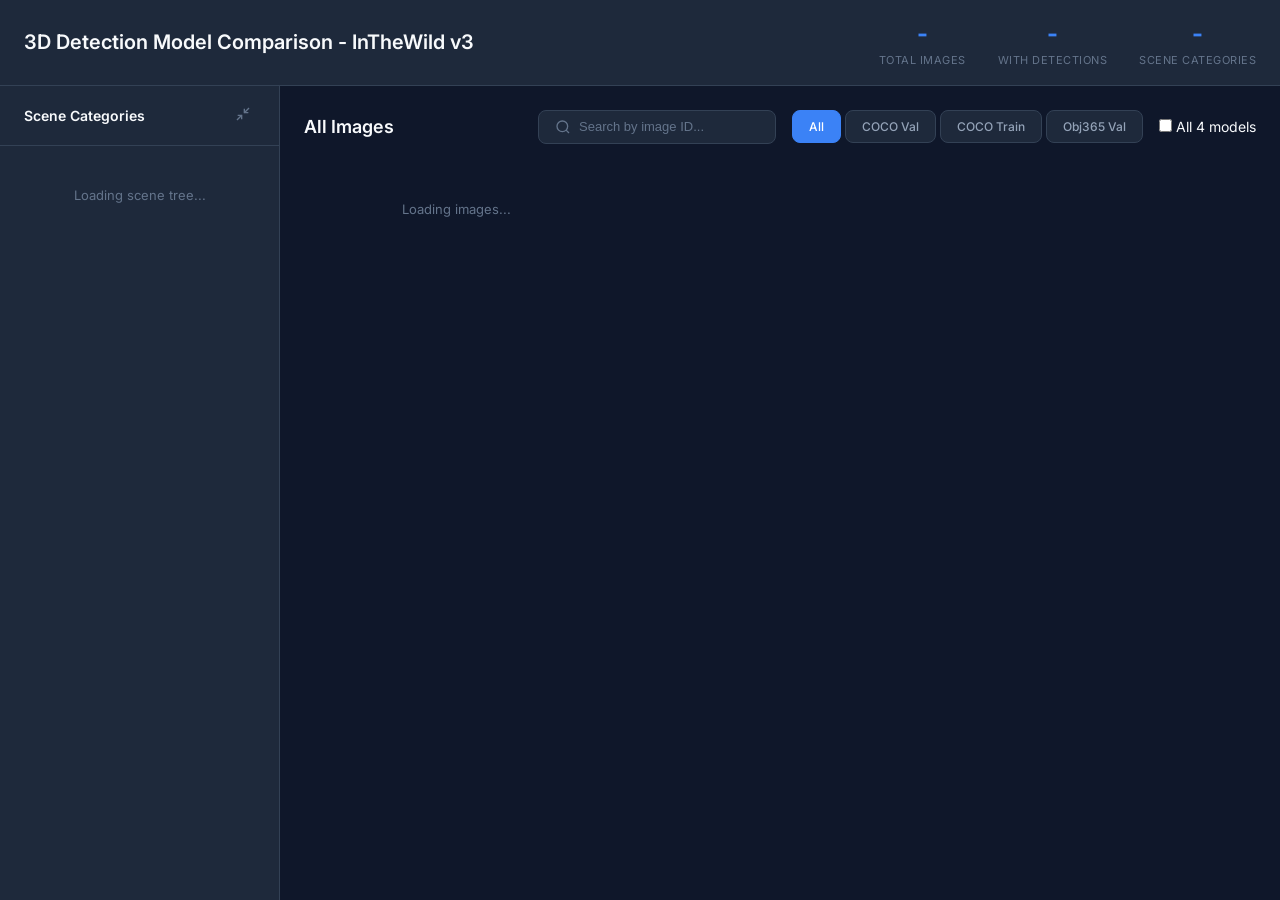
==== index.html @ 99732512 "Initial commit: static 3D detection model comparison viewer Code-only repo. Data (JSON) and images h" ====
<!DOCTYPE html>
<html lang="en">
<head>
    <meta charset="UTF-8">
    <meta name="viewport" content="width=device-width, initial-scale=1.0">
    <title>3D Detection Model Comparison - InTheWild v3</title>
    <link rel="preconnect" href="https://fonts.googleapis.com">
    <link rel="preconnect" href="https://fonts.gstatic.com" crossorigin>
    <link href="https://fonts.googleapis.com/css2?family=Inter:wght@300;400;500;600;700&display=swap" rel="stylesheet">
    <link rel="stylesheet" href="css/styles.css">
</head>
<body>
    <div class="app-container">
        <!-- Header -->
        <header class="header">
            <div class="header-content">
                <h1 class="header-title">3D Detection Model Comparison - InTheWild v3</h1>
                <div class="header-stats" id="header-stats">
                    <div class="stat-item">
                        <span class="stat-value" id="stat-total">-</span>
                        <span class="stat-label">Total Images</span>
                    </div>
                    <div class="stat-item">
                        <span class="stat-value" id="stat-with-dets">-</span>
                        <span class="stat-label">With Detections</span>
                    </div>
                    <div class="stat-item">
                        <span class="stat-value" id="stat-categories">-</span>
                        <span class="stat-label">Scene Categories</span>
                    </div>
                </div>
            </div>
        </header>

        <!-- Main Content -->
        <div class="main-layout">
            <!-- Sidebar: Scene Tree -->
            <aside class="sidebar">
                <div class="sidebar-header">
                    <h2 class="sidebar-title">Scene Categories</h2>
                    <button class="btn-collapse-all" id="btn-collapse-all" title="Collapse All">
                        <svg width="16" height="16" viewBox="0 0 24 24" fill="none" stroke="currentColor" stroke-width="2">
                            <polyline points="4 14 10 14 10 20"></polyline>
                            <polyline points="20 10 14 10 14 4"></polyline>
                            <line x1="14" y1="10" x2="21" y2="3"></line>
                            <line x1="3" y1="21" x2="10" y2="14"></line>
                        </svg>
                    </button>
                </div>
                <div class="tree-container" id="tree-container">
                    <div class="loading">Loading scene tree...</div>
                </div>
            </aside>

            <!-- Content: Image Grid -->
            <main class="content">
                <div class="content-header">
                    <h2 class="content-title" id="content-title">All Images</h2>
                    <div class="content-controls">
                        <div class="search-box">
                            <svg width="16" height="16" viewBox="0 0 24 24" fill="none" stroke="currentColor" stroke-width="2">
                                <circle cx="11" cy="11" r="8"></circle>
                                <line x1="21" y1="21" x2="16.65" y2="16.65"></line>
                            </svg>
                            <input type="text" id="search-input" placeholder="Search by image ID...">
                        </div>
                        <div class="filter-buttons">
                            <button class="filter-btn active" data-filter="all">All</button>
                            <button class="filter-btn" data-filter="coco_val">COCO Val</button>
                            <button class="filter-btn" data-filter="coco_train">COCO Train</button>
                            <button class="filter-btn" data-filter="obj365_val">Obj365 Val</button>
                        </div>
                        <label class="control-checkbox" id="all-models-filter">
                            <input type="checkbox" id="require-all-models">
                            <span>All 4 models</span>
                        </label>
                    </div>
                </div>

                <div class="image-grid" id="image-grid">
                    <div class="loading">Loading images...</div>
                </div>

                <div class="pagination" id="pagination">
                    <!-- Pagination rendered by JS -->
                </div>
            </main>
        </div>
    </div>

    <script src="js/scene-tree.js"></script>
    <script src="js/app.js"></script>
    <script src="js/gallery.js"></script>
</body>
</html>
---- css/styles.css ----
/* ============================================================================
   3D Detection Comparison - Professional Dark Theme
   ============================================================================ */

:root {
    /* Background Colors */
    --bg-primary: #0f172a;
    --bg-secondary: #1e293b;
    --bg-tertiary: #334155;
    --bg-hover: #475569;

    /* Text Colors */
    --text-primary: #f8fafc;
    --text-secondary: #e2e8f0;
    --text-muted: #94a3b8;
    --text-dim: #64748b;

    /* Accent */
    --accent-primary: #3b82f6;
    --accent-hover: #2563eb;

    /* Model Colors */
    --color-sam3-3d: #e74c3c;
    --color-gdino3d: #3b82f6;
    --color-detany3d: #22c55e;
    --color-ovmono3d: #f97316;
    --color-gt: #a855f7;

    /* Dataset Badge Colors */
    --badge-coco-val: #3b82f6;
    --badge-coco-train: #8b5cf6;
    --badge-obj365-val: #f97316;

    /* Spacing */
    --spacing-xs: 4px;
    --spacing-sm: 8px;
    --spacing-md: 16px;
    --spacing-lg: 24px;
    --spacing-xl: 32px;

    /* Border Radius */
    --radius-sm: 4px;
    --radius-md: 8px;
    --radius-lg: 12px;

    /* Transitions */
    --transition-fast: 150ms ease;
    --transition-normal: 250ms ease;

    /* Shadows */
    --shadow-sm: 0 1px 2px rgba(0, 0, 0, 0.3);
    --shadow-md: 0 4px 6px rgba(0, 0, 0, 0.3);
    --shadow-lg: 0 10px 15px rgba(0, 0, 0, 0.4);
}

/* ============================================================================
   Reset & Base
   ============================================================================ */

*, *::before, *::after {
    box-sizing: border-box;
    margin: 0;
    padding: 0;
}

html, body {
    height: 100%;
}

body {
    font-family: 'Inter', -apple-system, BlinkMacSystemFont, 'Segoe UI', Roboto, sans-serif;
    font-size: 14px;
    line-height: 1.5;
    color: var(--text-primary);
    background: var(--bg-primary);
    -webkit-font-smoothing: antialiased;
    -moz-osx-font-smoothing: grayscale;
}

a {
    color: var(--accent-primary);
    text-decoration: none;
    transition: color var(--transition-fast);
}

a:hover {
    color: var(--accent-hover);
}

button {
    font-family: inherit;
    cursor: pointer;
    border: none;
    background: none;
}

/* ============================================================================
   App Container
   ============================================================================ */

.app-container {
    display: flex;
    flex-direction: column;
    min-height: 100vh;
}

/* ============================================================================
   Header
   ============================================================================ */

.header {
    background: var(--bg-secondary);
    border-bottom: 1px solid var(--bg-tertiary);
    padding: var(--spacing-md) var(--spacing-lg);
    position: sticky;
    top: 0;
    z-index: 100;
}

.header-content {
    display: flex;
    align-items: center;
    justify-content: space-between;
    max-width: 1800px;
    margin: 0 auto;
}

.header-title {
    font-size: 20px;
    font-weight: 600;
    color: var(--text-primary);
}

.header-stats {
    display: flex;
    gap: var(--spacing-xl);
}

.stat-item {
    display: flex;
    flex-direction: column;
    align-items: center;
}

.stat-value {
    font-size: 24px;
    font-weight: 700;
    color: var(--accent-primary);
}

.stat-label {
    font-size: 11px;
    color: var(--text-dim);
    text-transform: uppercase;
    letter-spacing: 0.5px;
}

/* ============================================================================
   Main Layout
   ============================================================================ */

.main-layout {
    display: flex;
    flex: 1;
    overflow: hidden;
}

/* ============================================================================
   Sidebar
   ============================================================================ */

.sidebar {
    width: 280px;
    min-width: 280px;
    background: var(--bg-secondary);
    border-right: 1px solid var(--bg-tertiary);
    display: flex;
    flex-direction: column;
    overflow: hidden;
}

.sidebar-header {
    display: flex;
    align-items: center;
    justify-content: space-between;
    padding: var(--spacing-md) var(--spacing-lg);
    border-bottom: 1px solid var(--bg-tertiary);
}

.sidebar-title {
    font-size: 14px;
    font-weight: 600;
    color: var(--text-primary);
}

.btn-collapse-all {
    padding: var(--spacing-xs);
    color: var(--text-dim);
    border-radius: var(--radius-sm);
    transition: all var(--transition-fast);
}

.btn-collapse-all:hover {
    color: var(--text-primary);
    background: var(--bg-tertiary);
}

.tree-container {
    flex: 1;
    overflow-y: auto;
    padding: var(--spacing-sm);
}

/* ============================================================================
   Scene Tree
   ============================================================================ */

.tree-node {
    user-select: none;
}

.tree-node-header {
    display: flex;
    align-items: center;
    padding: var(--spacing-sm) var(--spacing-md);
    border-radius: var(--radius-md);
    cursor: pointer;
    transition: background var(--transition-fast);
}

.tree-node-header:hover {
    background: var(--bg-tertiary);
}

.tree-node-header.selected {
    background: var(--accent-primary);
}

.tree-node-header.selected .tree-node-name,
.tree-node-header.selected .tree-node-count {
    color: white;
}

.tree-toggle {
    width: 20px;
    height: 20px;
    display: flex;
    align-items: center;
    justify-content: center;
    color: var(--text-dim);
    transition: transform var(--transition-fast);
}

.tree-toggle.expanded {
    transform: rotate(90deg);
}

.tree-toggle.empty {
    visibility: hidden;
}

.tree-node-name {
    flex: 1;
    font-size: 13px;
    color: var(--text-primary);
    margin-left: var(--spacing-xs);
}

.tree-node-count {
    font-size: 11px;
    color: var(--text-dim);
    background: var(--bg-tertiary);
    padding: 2px 8px;
    border-radius: 10px;
}

.tree-children {
    margin-left: var(--spacing-lg);
    display: none;
}

.tree-children.expanded {
    display: block;
}

/* ============================================================================
   Content Area
   ============================================================================ */

.content {
    flex: 1;
    display: flex;
    flex-direction: column;
    overflow: hidden;
    padding: var(--spacing-lg);
}

.content-header {
    display: flex;
    align-items: center;
    justify-content: space-between;
    margin-bottom: var(--spacing-lg);
    flex-wrap: wrap;
    gap: var(--spacing-md);
}

.content-title {
    font-size: 18px;
    font-weight: 600;
    color: var(--text-primary);
}

.content-controls {
    display: flex;
    align-items: center;
    gap: var(--spacing-md);
}

/* Search Box */
.search-box {
    display: flex;
    align-items: center;
    gap: var(--spacing-sm);
    background: var(--bg-secondary);
    border: 1px solid var(--bg-tertiary);
    border-radius: var(--radius-md);
    padding: var(--spacing-sm) var(--spacing-md);
}

.search-box svg {
    color: var(--text-dim);
    flex-shrink: 0;
}

.search-box input {
    background: none;
    border: none;
    color: var(--text-primary);
    font-size: 13px;
    width: 180px;
    outline: none;
}

.search-box input::placeholder {
    color: var(--text-dim);
}

/* Filter Buttons */
.filter-buttons {
    display: flex;
    gap: var(--spacing-xs);
}

.filter-btn {
    padding: var(--spacing-sm) var(--spacing-md);
    font-size: 12px;
    font-weight: 500;
    color: var(--text-muted);
    background: var(--bg-secondary);
    border: 1px solid var(--bg-tertiary);
    border-radius: var(--radius-md);
    transition: all var(--transition-fast);
}

.filter-btn:hover {
    color: var(--text-primary);
    background: var(--bg-tertiary);
}

.filter-btn.active {
    color: white;
    background: var(--accent-primary);
    border-color: var(--accent-primary);
}

/* ============================================================================
   Image Grid
   ============================================================================ */

.image-grid {
    flex: 1;
    display: grid;
    grid-template-columns: repeat(4, 1fr);
    gap: var(--spacing-md);
    overflow-y: auto;
    padding-right: var(--spacing-sm);
    align-content: start;
}

.image-card {
    background: var(--bg-secondary);
    border-radius: var(--radius-lg);
    overflow: hidden;
    cursor: pointer;
    transition: all var(--transition-normal);
    border: 1px solid transparent;
}

.image-card:hover {
    transform: translateY(-4px);
    box-shadow: var(--shadow-lg);
    border-color: var(--accent-primary);
}

.card-thumb {
    aspect-ratio: 4 / 3;
    overflow: hidden;
    background: var(--bg-primary);
    display: flex;
    align-items: center;
    justify-content: center;
}

.card-thumb img,
.card-thumb canvas {
    max-width: 100%;
    max-height: 100%;
    object-fit: contain;
    display: block;
}

.card-info {
    display: flex;
    align-items: center;
    gap: var(--spacing-sm);
    padding: var(--spacing-sm) var(--spacing-md);
}

.card-id {
    font-size: 13px;
    font-weight: 600;
    color: var(--text-primary);
    white-space: nowrap;
    overflow: hidden;
    text-overflow: ellipsis;
}

.card-models {
    display: flex;
    align-items: center;
    gap: var(--spacing-xs);
    padding: 0 var(--spacing-md) var(--spacing-sm);
    flex-wrap: wrap;
}

/* Badges */
.badge {
    display: inline-block;
    padding: 2px 8px;
    font-size: 10px;
    font-weight: 600;
    text-transform: uppercase;
    border-radius: var(--radius-sm);
    color: white;
}

.badge-coco-val { background: var(--badge-coco-val); }
.badge-coco-train { background: var(--badge-coco-train); }
.badge-obj365-val { background: var(--badge-obj365-val); }

/* Model Count Pills */
.model-pill {
    display: inline-flex;
    align-items: center;
    gap: 3px;
    padding: 2px 6px;
    font-size: 10px;
    font-weight: 600;
    color: white;
    border-radius: var(--radius-sm);
    opacity: 0.9;
}

.model-pill-sam3-3d { background: var(--color-sam3-3d); }
.model-pill-gdino3d { background: var(--color-gdino3d); }
.model-pill-detany3d { background: var(--color-detany3d); }
.model-pill-ovmono3d { background: var(--color-ovmono3d); }
.model-pill-gt { background: var(--color-gt); }

/* ============================================================================
   Pagination
   ============================================================================ */

.pagination {
    display: flex;
    justify-content: center;
    align-items: center;
    gap: var(--spacing-sm);
    padding: var(--spacing-lg) 0;
    flex-shrink: 0;
}

.pagination-btn {
    min-width: 36px;
    height: 36px;
    padding: 0 var(--spacing-md);
    font-size: 13px;
    font-weight: 500;
    color: var(--text-muted);
    background: var(--bg-secondary);
    border: 1px solid var(--bg-tertiary);
    border-radius: var(--radius-md);
    transition: all var(--transition-fast);
}

.pagination-btn:hover:not(:disabled) {
    color: var(--text-primary);
    background: var(--bg-tertiary);
}

.pagination-btn.active {
    color: white;
    background: var(--accent-primary);
    border-color: var(--accent-primary);
}

.pagination-btn:disabled {
    opacity: 0.5;
    cursor: not-allowed;
}

.pagination-info {
    font-size: 13px;
    color: var(--text-dim);
    margin: 0 var(--spacing-sm);
}

/* ============================================================================
   Detail Page
   ============================================================================ */

.detail-page {
    display: flex;
    flex-direction: column;
    min-height: 100vh;
}

.detail-page .header-content {
    justify-content: flex-start;
}

.detail-header {
    display: flex;
    align-items: center;
    gap: var(--spacing-md);
    width: 100%;
}

/* Back Link */
.back-link {
    display: flex;
    align-items: center;
    gap: var(--spacing-sm);
    color: var(--text-muted);
    font-weight: 500;
    padding: var(--spacing-sm) var(--spacing-md);
    border-radius: var(--radius-md);
    transition: all var(--transition-fast);
    flex-shrink: 0;
}

.back-link:hover {
    color: var(--text-primary);
    background: var(--bg-tertiary);
}

.image-info {
    flex: 1;
    margin-left: var(--spacing-md);
    min-width: 0;
}

.image-info h2 {
    font-size: 16px;
    font-weight: 600;
    color: var(--text-primary);
    white-space: nowrap;
    overflow: hidden;
    text-overflow: ellipsis;
}

.image-meta {
    display: flex;
    align-items: center;
    gap: var(--spacing-md);
    margin-top: var(--spacing-xs);
}

.meta-item {
    color: var(--text-muted);
    font-size: 13px;
}

/* Nav Buttons */
.nav-buttons {
    display: flex;
    gap: var(--spacing-sm);
    flex-shrink: 0;
}

.nav-btn {
    display: inline-flex;
    align-items: center;
    gap: 6px;
    padding: 8px 16px;
    font-size: 13px;
    font-weight: 500;
    color: var(--text-secondary);
    background: var(--bg-tertiary);
    border: 1px solid rgba(255, 255, 255, 0.08);
    border-radius: var(--radius-md);
    transition: all var(--transition-fast);
}

.nav-btn svg {
    flex-shrink: 0;
    opacity: 0.7;
    transition: opacity var(--transition-fast);
}

.nav-btn:hover:not(:disabled) {
    color: var(--text-primary);
    background: var(--bg-hover);
    border-color: rgba(255, 255, 255, 0.15);
}

.nav-btn:hover:not(:disabled) svg {
    opacity: 1;
}

.nav-btn:active:not(:disabled) {
    transform: scale(0.97);
}

.nav-btn:disabled {
    opacity: 0.3;
    cursor: not-allowed;
}

/* ============================================================================
   Controls Bar
   ============================================================================ */

.controls-bar {
    display: flex;
    align-items: center;
    gap: var(--spacing-lg);
    padding: var(--spacing-md) var(--spacing-lg);
    background: var(--bg-secondary);
    border-bottom: 1px solid var(--bg-tertiary);
    flex-wrap: wrap;
}

/* BEV Elevation Slider */
.bev-elev-group {
    display: flex;
    align-items: center;
    gap: var(--spacing-sm);
}

.bev-elev-group .control-label {
    font-size: 12px;
    font-weight: 500;
    color: var(--text-muted);
    white-space: nowrap;
}

.bev-elev-group input[type="range"] {
    width: 100px;
    height: 6px;
    appearance: none;
    -webkit-appearance: none;
    background: var(--bg-primary);
    border-radius: 3px;
    outline: none;
}

.bev-elev-group input[type="range"]::-webkit-slider-thumb {
    appearance: none;
    -webkit-appearance: none;
    width: 16px;
    height: 16px;
    background: var(--accent-primary);
    border-radius: 50%;
    cursor: pointer;
}

.bev-elev-group input[type="range"]::-moz-range-thumb {
    width: 16px;
    height: 16px;
    background: var(--accent-primary);
    border: none;
    border-radius: 50%;
    cursor: pointer;
}

.elev-display {
    font-size: 13px;
    font-weight: 600;
    color: var(--accent-primary);
    min-width: 24px;
}

.elev-display::after {
    content: '\00b0';
}

/* Score Slider */
.score-slider {
    display: flex;
    align-items: center;
    gap: var(--spacing-md);
}

.score-slider label {
    font-size: 13px;
    font-weight: 500;
    color: var(--text-muted);
    white-space: nowrap;
}

.score-slider input[type="range"] {
    width: 160px;
    height: 6px;
    appearance: none;
    -webkit-appearance: none;
    background: var(--bg-primary);
    border-radius: 3px;
    outline: none;
}

.score-slider input[type="range"]::-webkit-slider-thumb {
    appearance: none;
    -webkit-appearance: none;
    width: 18px;
    height: 18px;
    background: var(--accent-primary);
    border-radius: 50%;
    cursor: pointer;
    transition: transform var(--transition-fast);
}

.score-slider input[type="range"]::-webkit-slider-thumb:hover {
    transform: scale(1.15);
}

.score-slider input[type="range"]::-moz-range-thumb {
    width: 18px;
    height: 18px;
    background: var(--accent-primary);
    border: none;
    border-radius: 50%;
    cursor: pointer;
}

.score-value {
    font-size: 18px;
    font-weight: 700;
    color: var(--accent-primary);
    min-width: 40px;
    text-align: center;
}

/* Toggle Checkboxes */
.toggle-group {
    display: flex;
    align-items: center;
    gap: var(--spacing-sm);
}

.toggle-checkbox {
    display: flex;
    align-items: center;
    gap: var(--spacing-xs);
    padding: var(--spacing-xs) var(--spacing-sm);
    font-size: 12px;
    font-weight: 500;
    color: var(--text-muted);
    cursor: pointer;
    border-radius: var(--radius-sm);
    transition: all var(--transition-fast);
}

.toggle-checkbox:hover {
    color: var(--text-primary);
    background: var(--bg-tertiary);
}

.toggle-checkbox input[type="checkbox"] {
    accent-color: var(--accent-primary);
    cursor: pointer;
}

/* Model Toggles */
.model-toggles {
    display: flex;
    gap: var(--spacing-sm);
    margin-left: auto;
}

.model-toggle {
    display: flex;
    align-items: center;
    gap: var(--spacing-sm);
    padding: var(--spacing-sm) var(--spacing-md);
    font-size: 12px;
    font-weight: 500;
    color: var(--text-muted);
    background: var(--bg-tertiary);
    border: 2px solid transparent;
    border-radius: var(--radius-md);
    transition: all var(--transition-fast);
}

.model-toggle:hover {
    background: var(--bg-hover);
}

.toggle-indicator {
    width: 10px;
    height: 10px;
    border-radius: 2px;
    background: var(--bg-hover);
    transition: background var(--transition-fast);
}

.model-toggle.active .toggle-indicator {
    background: currentColor;
}

.model-toggle.active {
    border-color: currentColor;
}

.model-toggle[data-model="sam3_3d"] { color: var(--color-sam3-3d); }
.model-toggle[data-model="gdino3d"] { color: var(--color-gdino3d); }
.model-toggle[data-model="detany3d"] { color: var(--color-detany3d); }
.model-toggle[data-model="ovmono3d"] { color: var(--color-ovmono3d); }
.model-toggle[data-model="gt"] { color: var(--color-gt); }

/* ============================================================================
   Comparison Grid (Detail Page)
   ============================================================================ */

.detail-content {
    flex: 1;
    overflow-y: auto;
    padding: var(--spacing-lg);
}

/* Layout: GT full-width row, then 2x2 model grid */
.comparison-layout {
    display: flex;
    flex-direction: column;
    gap: var(--spacing-md);
    padding: var(--spacing-lg);
    flex: 1;
    overflow-y: auto;
}

/* GT card spans full width */
.gt-card {
    display: flex;
    flex-direction: column;
}

/* 2x2 grid for the 4 model cards */
.models-grid {
    display: grid;
    grid-template-columns: 1fr 1fr;
    gap: var(--spacing-md);
}

/* Featured card (Molmo3Det) */
.model-card.featured {
    border: 2px solid #e74c3c;
    box-shadow: 0 0 16px rgba(231, 76, 60, 0.25),
                inset 0 0 0 1px rgba(231, 76, 60, 0.1);
}

.model-card.featured .model-card-header {
    background: linear-gradient(135deg, rgba(231, 76, 60, 0.15), var(--bg-tertiary));
}

/* Model Card (used by GT, model panels, and BEV) */
.model-card {
    background: var(--bg-secondary);
    border-radius: var(--radius-lg);
    overflow: hidden;
    border: 1px solid var(--bg-tertiary);
}

.model-card-header {
    display: flex;
    align-items: center;
    gap: var(--spacing-sm);
    padding: var(--spacing-sm) var(--spacing-md);
    background: var(--bg-tertiary);
}

.model-dot {
    width: 10px;
    height: 10px;
    border-radius: 50%;
    flex-shrink: 0;
}

.model-name {
    font-size: 12px;
    font-weight: 600;
    color: var(--text-secondary);
    text-transform: uppercase;
    letter-spacing: 0.5px;
}

.det-count {
    font-size: 11px;
    color: var(--text-dim);
    margin-left: auto;
    background: var(--bg-primary);
    padding: 2px 8px;
    border-radius: 10px;
}

.download-btn {
    display: flex;
    align-items: center;
    justify-content: center;
    width: 28px;
    height: 28px;
    margin-left: var(--spacing-sm);
    color: var(--text-dim);
    background: var(--bg-primary);
    border-radius: var(--radius-sm);
    transition: all var(--transition-fast);
    flex-shrink: 0;
}

.download-btn:hover {
    color: var(--text-primary);
    background: var(--bg-hover);
}

/* Dual canvas: overlay (left) + BEV (right) side by side */
.dual-canvas {
    display: flex;
    gap: 2px;
}

.dual-canvas .canvas-wrap {
    flex: 1;
    min-width: 0;
    position: relative;
    aspect-ratio: 4 / 3;
    background: var(--bg-primary);
    display: flex;
    align-items: center;
    justify-content: center;
}

.dual-canvas .bev-wrap {
    background: #f8f8f8;
}

.model-card canvas {
    display: block;
    max-width: 100%;
    max-height: 100%;
    margin: auto;
}

/* Empty State */
.empty-state {
    display: flex;
    flex-direction: column;
    align-items: center;
    justify-content: center;
    height: 100%;
    color: var(--text-dim);
    font-size: 13px;
    font-style: italic;
}

/* ============================================================================
   Loading State
   ============================================================================ */

.loading {
    display: flex;
    align-items: center;
    justify-content: center;
    padding: var(--spacing-xl);
    color: var(--text-dim);
    font-size: 13px;
}

.loading-spinner {
    width: 24px;
    height: 24px;
    border: 3px solid var(--bg-tertiary);
    border-top-color: var(--accent-primary);
    border-radius: 50%;
    animation: spin 0.8s linear infinite;
    margin-right: var(--spacing-sm);
}

@keyframes spin {
    to { transform: rotate(360deg); }
}

/* ============================================================================
   Scrollbar Styling
   ============================================================================ */

::-webkit-scrollbar {
    width: 8px;
    height: 8px;
}

::-webkit-scrollbar-track {
    background: var(--bg-primary);
}

::-webkit-scrollbar-thumb {
    background: var(--bg-tertiary);
    border-radius: 4px;
}

::-webkit-scrollbar-thumb:hover {
    background: var(--bg-hover);
}

/* ============================================================================
   Responsive - Desktop (default: sidebar 280px + content, grid 4 cols)
   ============================================================================ */

@media (max-width: 1400px) {
    .image-grid {
        grid-template-columns: repeat(3, 1fr);
    }
}

@media (max-width: 1200px) {
    .image-grid {
        grid-template-columns: repeat(3, 1fr);
    }
}

@media (max-width: 900px) {
    .image-grid {
        grid-template-columns: repeat(2, 1fr);
    }
}

@media (max-width: 768px) {
    .main-layout {
        flex-direction: column;
    }

    .sidebar {
        width: 100%;
        min-width: auto;
        max-height: 250px;
        border-right: none;
        border-bottom: 1px solid var(--bg-tertiary);
    }

    .image-grid {
        grid-template-columns: repeat(2, 1fr);
    }

    .dual-canvas {
        flex-direction: column;
    }

    .controls-bar {
        flex-direction: column;
        align-items: stretch;
    }

    .model-toggles {
        margin-left: 0;
        flex-wrap: wrap;
    }

    .header-stats {
        display: none;
    }

    .nav-buttons {
        display: none;
    }
}

@media (max-width: 480px) {
    .image-grid {
        grid-template-columns: 1fr;
    }

    .content-controls {
        flex-direction: column;
        align-items: stretch;
    }

    .filter-buttons {
        flex-wrap: wrap;
    }

    .search-box input {
        width: 100%;
    }
}
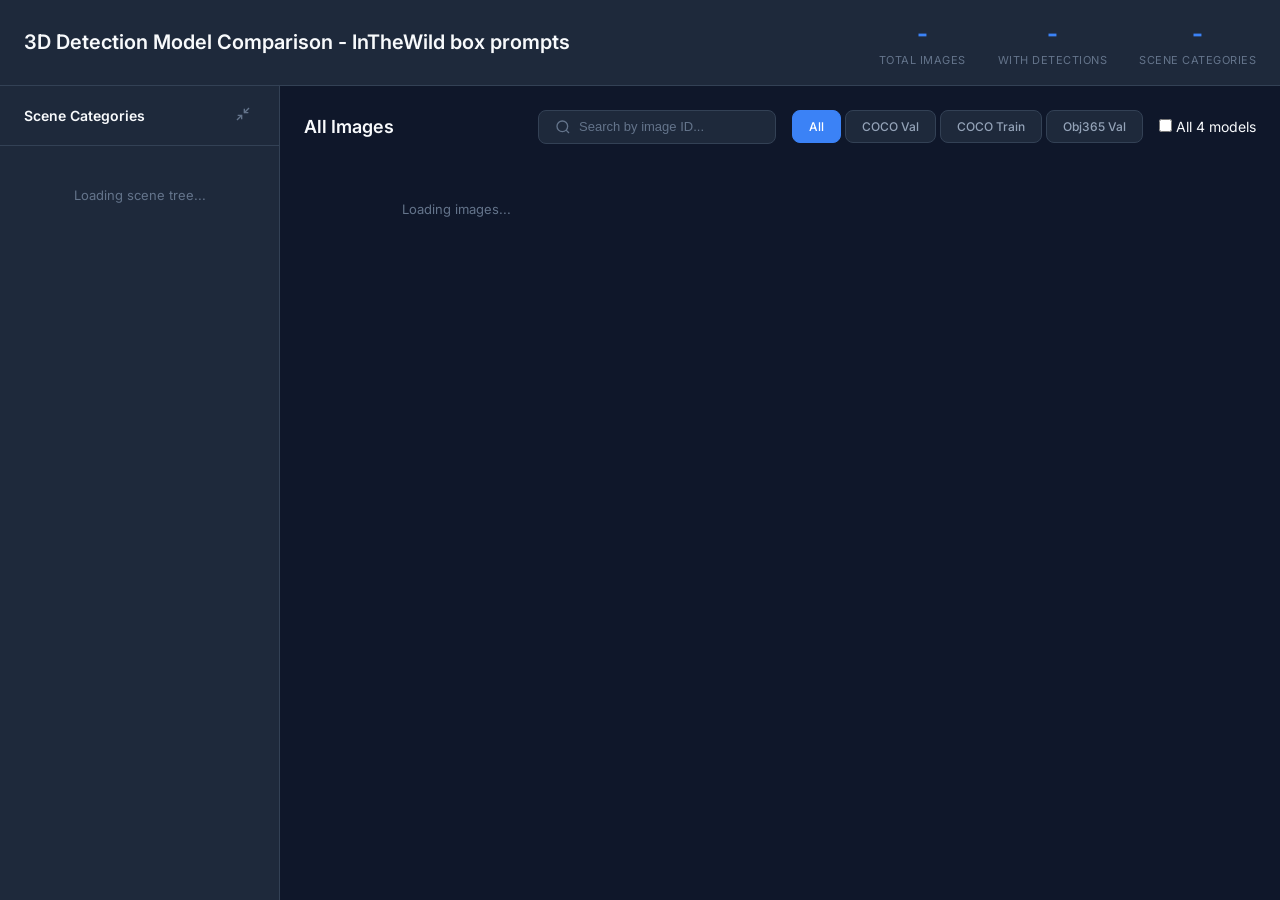
==== commit 3134bc13: "Switch to box-prompted predictions, rename to WildDet3D, fix category mapping - Rename Molmo3Det to " ====
--- a/index.html
+++ b/index.html
@@ -3,7 +3,7 @@
 <head>
     <meta charset="UTF-8">
     <meta name="viewport" content="width=device-width, initial-scale=1.0">
-    <title>3D Detection Model Comparison - InTheWild v3</title>
+    <title>3D Detection Model Comparison - InTheWild box prompts</title>
     <link rel="preconnect" href="https://fonts.googleapis.com">
     <link rel="preconnect" href="https://fonts.gstatic.com" crossorigin>
     <link href="https://fonts.googleapis.com/css2?family=Inter:wght@300;400;500;600;700&display=swap" rel="stylesheet">
@@ -14,7 +14,7 @@
         <!-- Header -->
         <header class="header">
             <div class="header-content">
-                <h1 class="header-title">3D Detection Model Comparison - InTheWild v3</h1>
+                <h1 class="header-title">3D Detection Model Comparison - InTheWild box prompts</h1>
                 <div class="header-stats" id="header-stats">
                     <div class="stat-item">
                         <span class="stat-value" id="stat-total">-</span>
--- a/css/styles.css
+++ b/css/styles.css
@@ -864,14 +864,19 @@
     flex-direction: column;
 }
 
-/* 2x2 grid for the 4 model cards */
+/* 2x2 grid for GT 3D + 3 model cards */
 .models-grid {
     display: grid;
     grid-template-columns: 1fr 1fr;
     gap: var(--spacing-md);
 }
 
-/* Featured card (Molmo3Det) */
+/* GT 2D prompt card (full width, no BEV) */
+.gt-prompt-card .canvas-wrap {
+    aspect-ratio: 16 / 7;
+}
+
+/* Featured card (WildDet3D) */
 .model-card.featured {
     border: 2px solid #e74c3c;
     box-shadow: 0 0 16px rgba(231, 76, 60, 0.25),
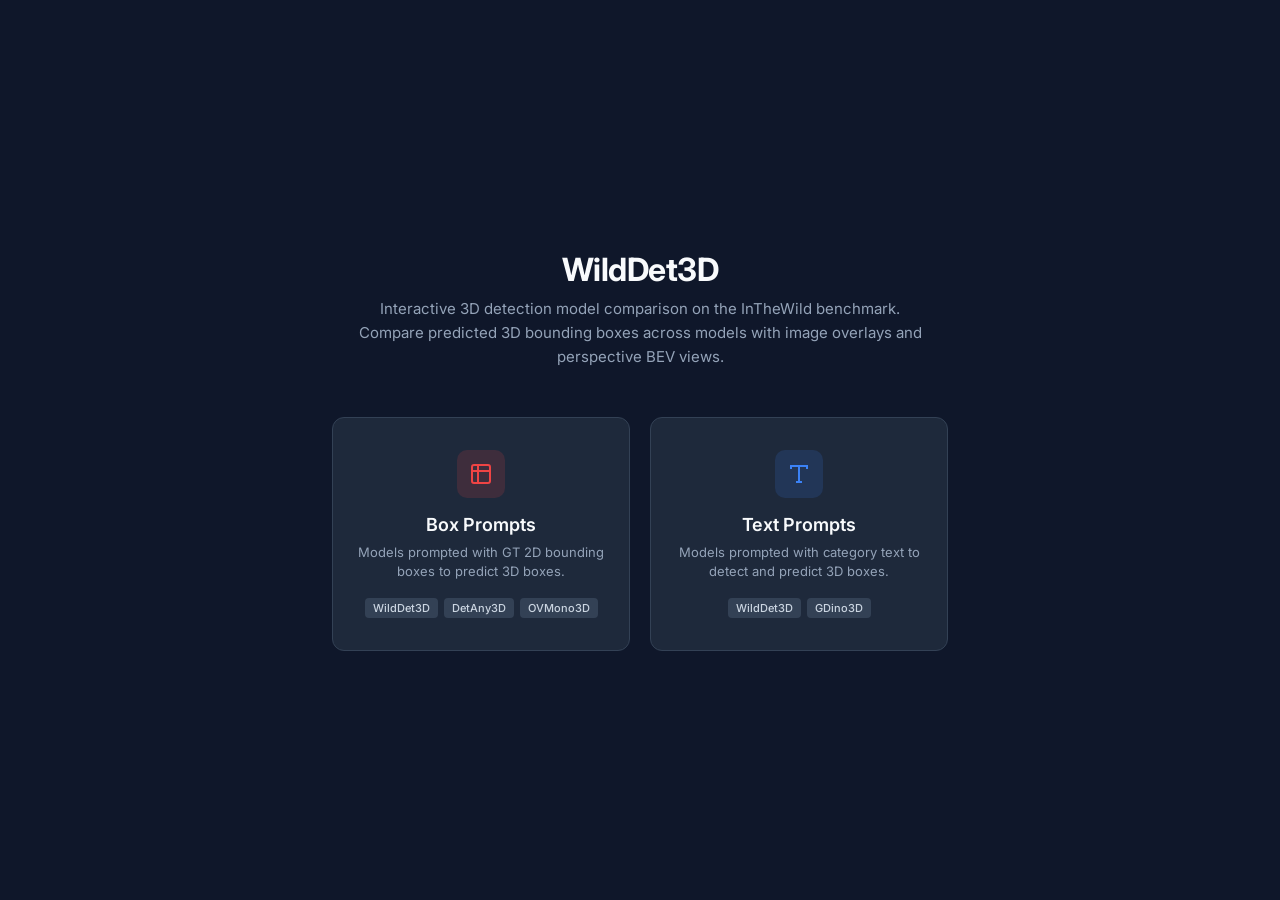
==== commit c9ce6715: "Move box viewer to /box, add landing page - Move box-prompted viewer from root to box/ subdirectory " ====
--- a/index.html
+++ b/index.html
@@ -3,93 +3,132 @@
 <head>
     <meta charset="UTF-8">
     <meta name="viewport" content="width=device-width, initial-scale=1.0">
-    <title>3D Detection Model Comparison - InTheWild box prompts</title>
+    <title>WildDet3D - 3D Detection Model Comparison</title>
     <link rel="preconnect" href="https://fonts.googleapis.com">
     <link rel="preconnect" href="https://fonts.gstatic.com" crossorigin>
     <link href="https://fonts.googleapis.com/css2?family=Inter:wght@300;400;500;600;700&display=swap" rel="stylesheet">
-    <link rel="stylesheet" href="css/styles.css">
+    <style>
+        *, *::before, *::after { box-sizing: border-box; margin: 0; padding: 0; }
+        html, body { height: 100%; }
+        body {
+            font-family: 'Inter', -apple-system, BlinkMacSystemFont, 'Segoe UI', sans-serif;
+            background: #0f172a;
+            color: #f8fafc;
+            display: flex;
+            align-items: center;
+            justify-content: center;
+            -webkit-font-smoothing: antialiased;
+        }
+        .container {
+            max-width: 680px;
+            padding: 48px 32px;
+            text-align: center;
+        }
+        h1 {
+            font-size: 32px;
+            font-weight: 700;
+            letter-spacing: -0.5px;
+            margin-bottom: 8px;
+        }
+        .subtitle {
+            font-size: 15px;
+            color: #94a3b8;
+            line-height: 1.6;
+            margin-bottom: 48px;
+        }
+        .cards {
+            display: grid;
+            grid-template-columns: 1fr 1fr;
+            gap: 20px;
+        }
+        .card {
+            background: #1e293b;
+            border: 1px solid #334155;
+            border-radius: 12px;
+            padding: 32px 24px;
+            text-decoration: none;
+            color: inherit;
+            transition: all 200ms ease;
+        }
+        .card:hover {
+            border-color: #3b82f6;
+            transform: translateY(-2px);
+            box-shadow: 0 8px 24px rgba(0, 0, 0, 0.3);
+        }
+        .card-icon {
+            width: 48px;
+            height: 48px;
+            border-radius: 10px;
+            display: flex;
+            align-items: center;
+            justify-content: center;
+            margin: 0 auto 16px;
+            font-size: 22px;
+        }
+        .card-icon.box { background: rgba(239, 68, 68, 0.15); color: #ef4444; }
+        .card-icon.text { background: rgba(59, 130, 246, 0.15); color: #3b82f6; }
+        .card h2 {
+            font-size: 18px;
+            font-weight: 600;
+            margin-bottom: 8px;
+        }
+        .card p {
+            font-size: 13px;
+            color: #94a3b8;
+            line-height: 1.5;
+        }
+        .card .models {
+            display: flex;
+            gap: 6px;
+            justify-content: center;
+            margin-top: 16px;
+            flex-wrap: wrap;
+        }
+        .tag {
+            font-size: 11px;
+            font-weight: 500;
+            padding: 3px 8px;
+            border-radius: 4px;
+            background: #334155;
+            color: #cbd5e1;
+        }
+        @media (max-width: 520px) {
+            .cards { grid-template-columns: 1fr; }
+        }
+    </style>
 </head>
 <body>
-    <div class="app-container">
-        <!-- Header -->
-        <header class="header">
-            <div class="header-content">
-                <h1 class="header-title">3D Detection Model Comparison - InTheWild box prompts</h1>
-                <div class="header-stats" id="header-stats">
-                    <div class="stat-item">
-                        <span class="stat-value" id="stat-total">-</span>
-                        <span class="stat-label">Total Images</span>
-                    </div>
-                    <div class="stat-item">
-                        <span class="stat-value" id="stat-with-dets">-</span>
-                        <span class="stat-label">With Detections</span>
-                    </div>
-                    <div class="stat-item">
-                        <span class="stat-value" id="stat-categories">-</span>
-                        <span class="stat-label">Scene Categories</span>
-                    </div>
+    <div class="container">
+        <h1>WildDet3D</h1>
+        <p class="subtitle">
+            Interactive 3D detection model comparison on the InTheWild benchmark.<br>
+            Compare predicted 3D bounding boxes across models with image overlays and perspective BEV views.
+        </p>
+        <div class="cards">
+            <a class="card" href="box/">
+                <div class="card-icon box">
+                    <svg width="24" height="24" viewBox="0 0 24 24" fill="none" stroke="currentColor" stroke-width="2"><rect x="3" y="3" width="18" height="18" rx="2"/><path d="M3 9h18M9 3v18"/></svg>
                 </div>
-            </div>
-        </header>
-
-        <!-- Main Content -->
-        <div class="main-layout">
-            <!-- Sidebar: Scene Tree -->
-            <aside class="sidebar">
-                <div class="sidebar-header">
-                    <h2 class="sidebar-title">Scene Categories</h2>
-                    <button class="btn-collapse-all" id="btn-collapse-all" title="Collapse All">
-                        <svg width="16" height="16" viewBox="0 0 24 24" fill="none" stroke="currentColor" stroke-width="2">
-                            <polyline points="4 14 10 14 10 20"></polyline>
-                            <polyline points="20 10 14 10 14 4"></polyline>
-                            <line x1="14" y1="10" x2="21" y2="3"></line>
-                            <line x1="3" y1="21" x2="10" y2="14"></line>
-                        </svg>
-                    </button>
+                <h2>Box Prompts</h2>
+                <p>Models prompted with GT 2D bounding boxes to predict 3D boxes.</p>
+                <div class="models">
+                    <span class="tag">WildDet3D</span>
+                    <span class="tag">DetAny3D</span>
+                    <span class="tag">OVMono3D</span>
                 </div>
-                <div class="tree-container" id="tree-container">
-                    <div class="loading">Loading scene tree...</div>
+            </a>
+            <a class="card" href="text/">
+                <div class="card-icon text">
+                    <svg width="24" height="24" viewBox="0 0 24 24" fill="none" stroke="currentColor" stroke-width="2"><path d="M4 7V4h16v3M9 20h6M12 4v16"/></svg>
                 </div>
-            </aside>
-
-            <!-- Content: Image Grid -->
-            <main class="content">
-                <div class="content-header">
-                    <h2 class="content-title" id="content-title">All Images</h2>
-                    <div class="content-controls">
-                        <div class="search-box">
-                            <svg width="16" height="16" viewBox="0 0 24 24" fill="none" stroke="currentColor" stroke-width="2">
-                                <circle cx="11" cy="11" r="8"></circle>
-                                <line x1="21" y1="21" x2="16.65" y2="16.65"></line>
-                            </svg>
-                            <input type="text" id="search-input" placeholder="Search by image ID...">
-                        </div>
-                        <div class="filter-buttons">
-                            <button class="filter-btn active" data-filter="all">All</button>
-                            <button class="filter-btn" data-filter="coco_val">COCO Val</button>
-                            <button class="filter-btn" data-filter="coco_train">COCO Train</button>
-                            <button class="filter-btn" data-filter="obj365_val">Obj365 Val</button>
-                        </div>
-                        <label class="control-checkbox" id="all-models-filter">
-                            <input type="checkbox" id="require-all-models">
-                            <span>All 4 models</span>
-                        </label>
-                    </div>
+                <h2>Text Prompts</h2>
+                <p>Models prompted with category text to detect and predict 3D boxes.</p>
+                <div class="models">
+                    <span class="tag">WildDet3D</span>
+                    <span class="tag">GDino3D</span>
                 </div>
-
-                <div class="image-grid" id="image-grid">
-                    <div class="loading">Loading images...</div>
-                </div>
-
-                <div class="pagination" id="pagination">
-                    <!-- Pagination rendered by JS -->
-                </div>
-            </main>
+            </a>
         </div>
     </div>
-
-    <script src="js/scene-tree.js"></script>
-    <script src="js/app.js"></script>
-    <script src="js/gallery.js"></script>
 </body>
 </html>
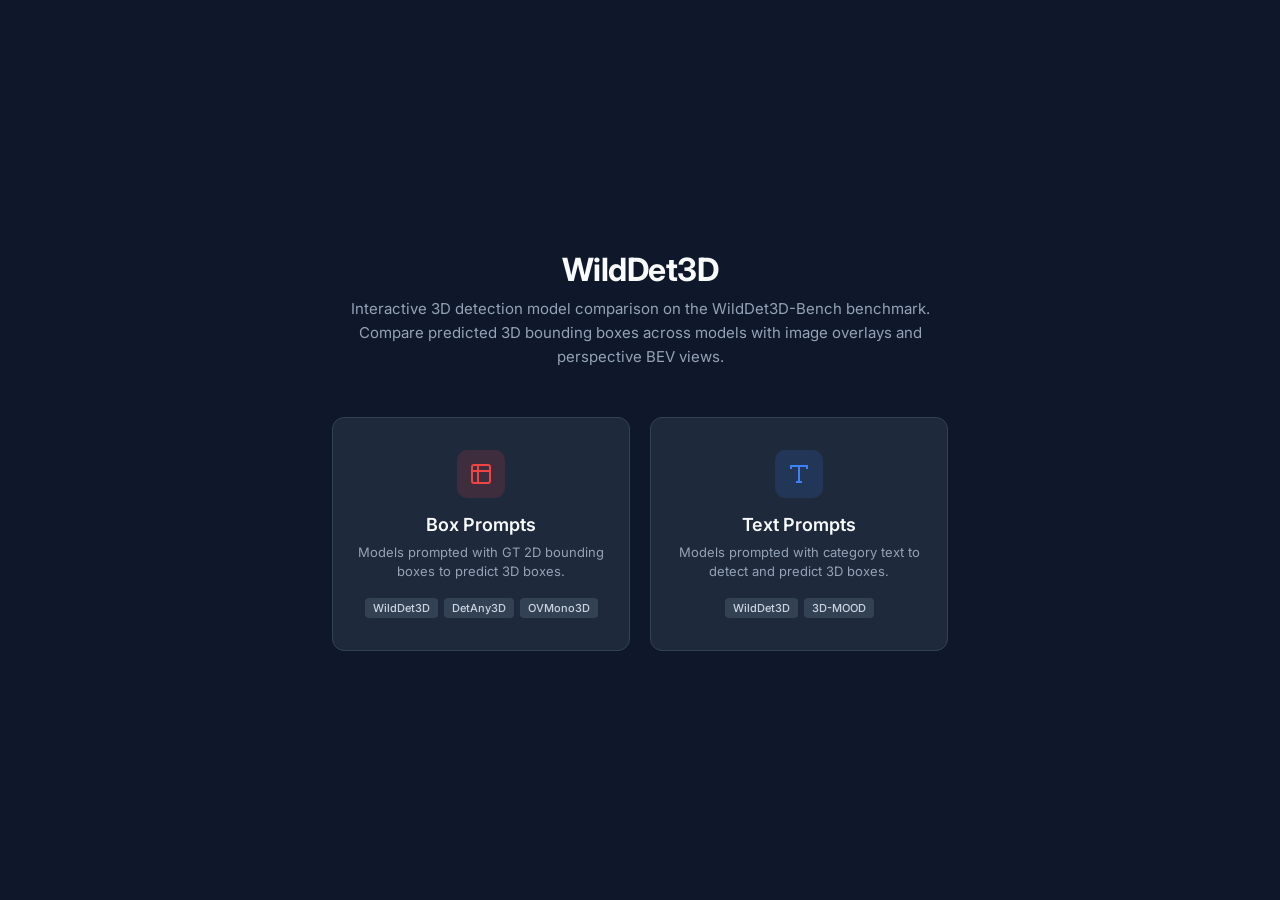
==== commit f0ad5e36: "Rename GDino3D to 3D-MOOD, replace GT with prompts, rename to WildDet3D-Bench Box branch: - Rename p" ====
--- a/index.html
+++ b/index.html
@@ -101,7 +101,7 @@
     <div class="container">
         <h1>WildDet3D</h1>
         <p class="subtitle">
-            Interactive 3D detection model comparison on the InTheWild benchmark.<br>
+            Interactive 3D detection model comparison on the WildDet3D-Bench benchmark.<br>
             Compare predicted 3D bounding boxes across models with image overlays and perspective BEV views.
         </p>
         <div class="cards">
@@ -125,7 +125,7 @@
                 <p>Models prompted with category text to detect and predict 3D boxes.</p>
                 <div class="models">
                     <span class="tag">WildDet3D</span>
-                    <span class="tag">GDino3D</span>
+                    <span class="tag">3D-MOOD</span>
                 </div>
             </a>
         </div>
